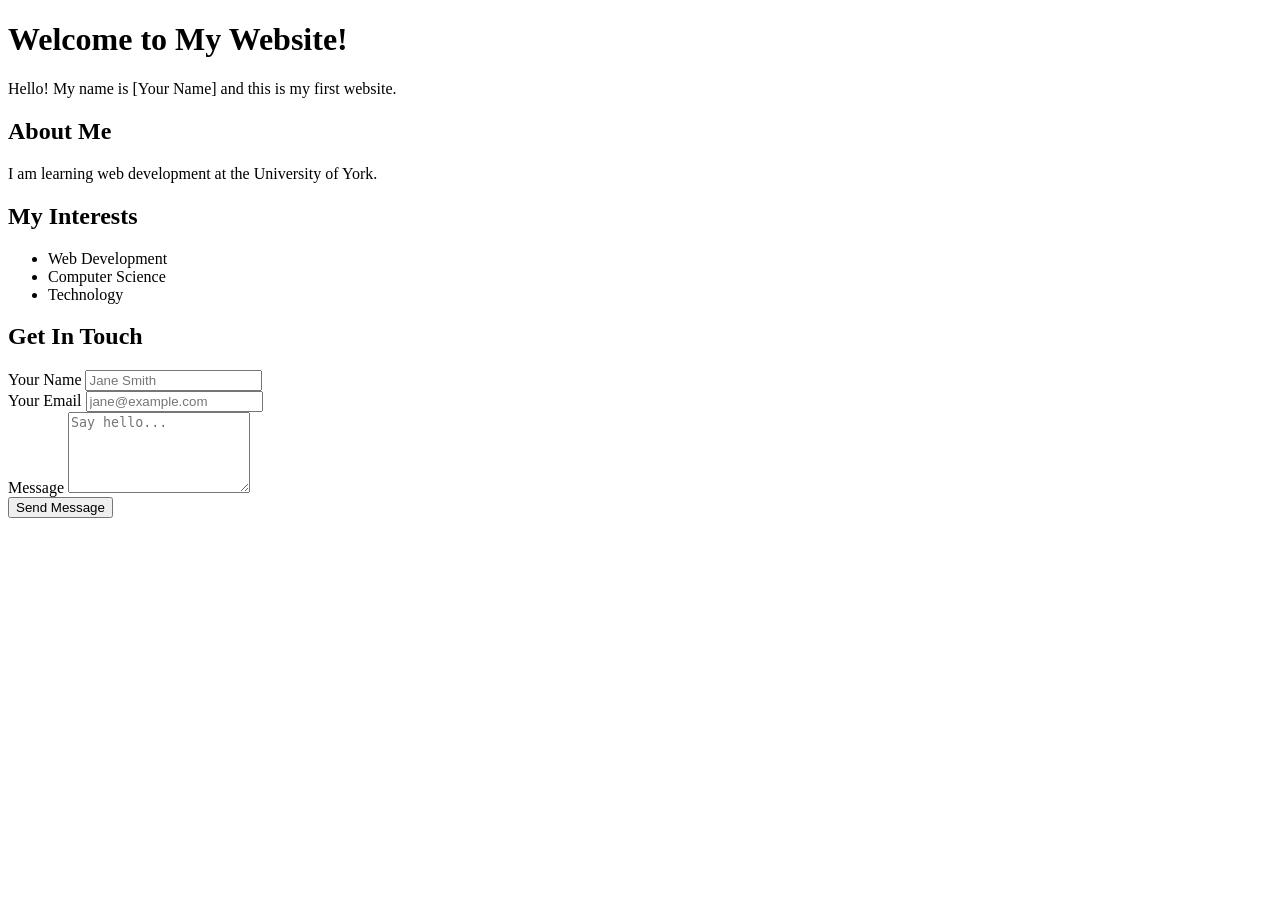
==== index.html @ 9dd73808 "Add initial HTML structure for personal website" ====
<!DOCTYPE html>
<html lang="en">
<head>
<meta charset="UTF-8">
<meta name="viewport" content="width=device-width, initial-scale=1.0">
<title>My First Website</title>
</head>
<body>
<h1>Welcome to My Website!</h1>
<p>Hello! My name is [Your Name] and this is my first website.</p>
<h2>About Me</h2>
<p>I am learning web development at the University of York.</p>
<h2>My Interests</h2>
<ul>
<li>Web Development</li>
<li>Computer Science</li>
<li>Technology</li>
</ul>

<!-- Contact Form — paste into your HTML where you want the form -->
<section id="contact">
<h2>Get In Touch</h2>
<form id="contact-form">
<div>
<label for="name">Your Name</label>
<input type="text" id="name" name="name" required
placeholder="Jane Smith" />
</div>
<div>
<label for="email">Your Email</label>
<input type="email" id="email" name="email" required
placeholder="jane@example.com" />
</div>
<div>
<label for="message">Message</label>
<textarea id="message" name="message" required
placeholder="Say hello..." rows="5"></textarea>
</div>
<button type="submit" id="submit-btn">Send Message</button>
<p id="form-status"></p>
</form>
</section>
</body>

<script>
// ── Supabase config ─────────────────────────────────────────────
// Replace these two values with YOUR project URL and anon key
const SUPABASE_URL = "https://keebqlpioucdyfisvrtm.supabase.co";
const SUPABASE_ANON = "sb_publishable_1OMQjJQpBuylD8WJ68T0ow_FKjvNKRh";
// ── Form submission handler ──────────────────────────────────────
document.getElementById("contact-form")
.addEventListener("submit", async function (event) {
// Prevent the default browser form submission (page reload)
event.preventDefault();
// Grab the form values
const name = document.getElementById("name").value.trim();
const email = document.getElementById("email").value.trim();
const message = document.getElementById("message").value.trim();
const btn = document.getElementById("submit-btn");
const status = document.getElementById("form-status");
// Disable the button while we send (prevents double-submit)
btn.disabled = true;
btn.textContent = "Sending...";
status.textContent = "";
try {
// Call the Supabase REST API to insert a row
const response = await fetch(
`${SUPABASE_URL}/rest/v1/contact_messages`,
{
method: "POST",
headers: {
"Content-Type": "application/json",
"apikey": SUPABASE_ANON,
"Authorization": `Bearer ${SUPABASE_ANON}`,
"Prefer": "return=minimal"
},
body: JSON.stringify({ name, email, message })
}
);
if (response.ok) {
// Success — show confirmation and reset the form
status.textContent = "✓ Message sent! I will be in touch soon.";
status.style.color = "#1A7A4A";
event.target.reset();
} else {
// Supabase returned an error — log it for debugging
const err = await response.json();
console.error("Supabase error:", err);
status.textContent = "Something went wrong. Please try again.";
status.style.color = "#DC2626";
}
} catch (networkError) {
// Network/connectivity problem
console.error("Network error:", networkError);
status.textContent = "Could not connect. Check your internet connection.";
status.style.color = "#DC2626";
} finally {
// Always re-enable the button
btn.disabled = false;
btn.textContent = "Send Message";
}
});
</script>
  </html>
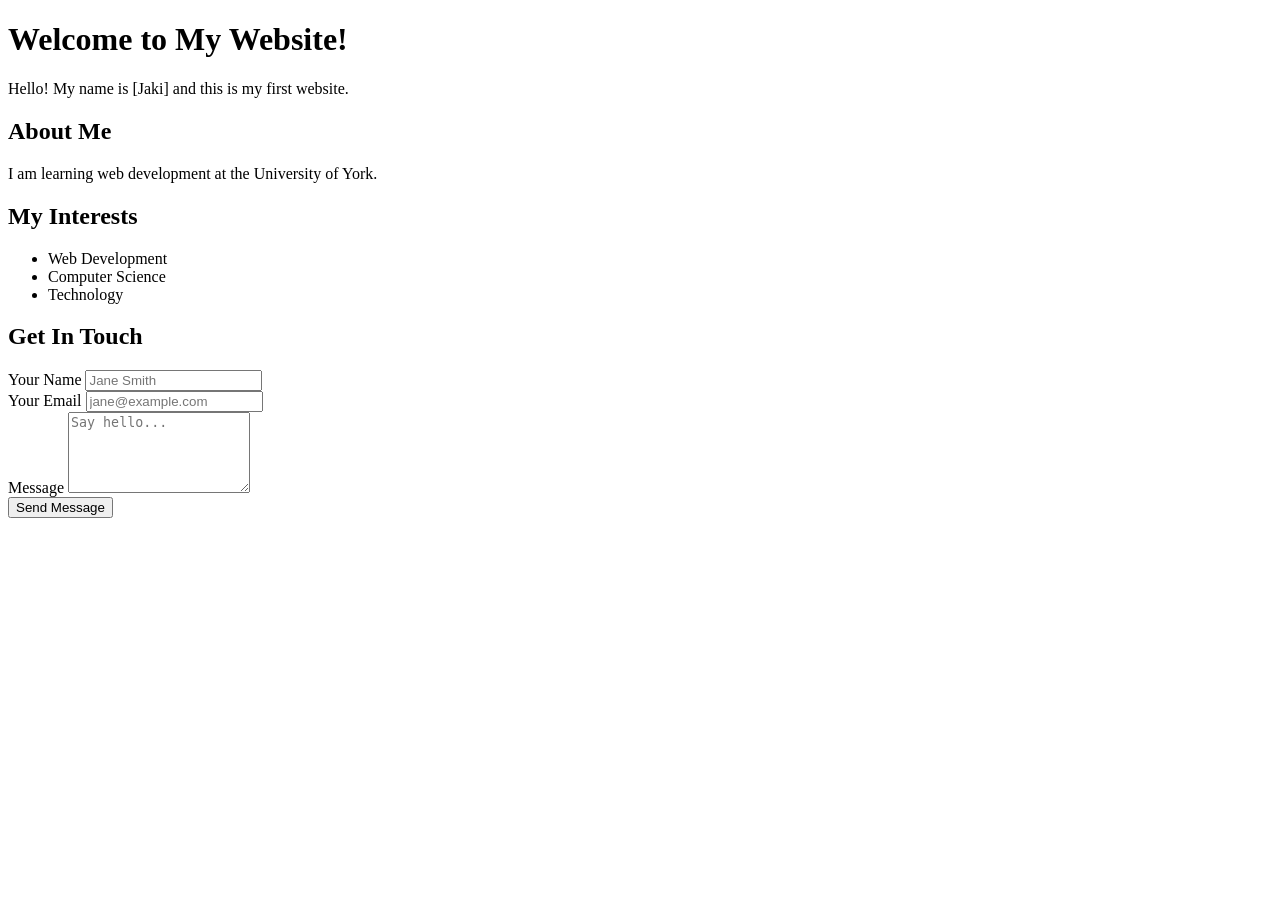
==== commit c4bafc82: "Update name in the introduction paragraph" ====
--- a/index.html
+++ b/index.html
@@ -7,7 +7,7 @@
 </head>
 <body>
 <h1>Welcome to My Website!</h1>
-<p>Hello! My name is [Your Name] and this is my first website.</p>
+<p>Hello! My name is [Jaki] and this is my first website.</p>
 <h2>About Me</h2>
 <p>I am learning web development at the University of York.</p>
 <h2>My Interests</h2>
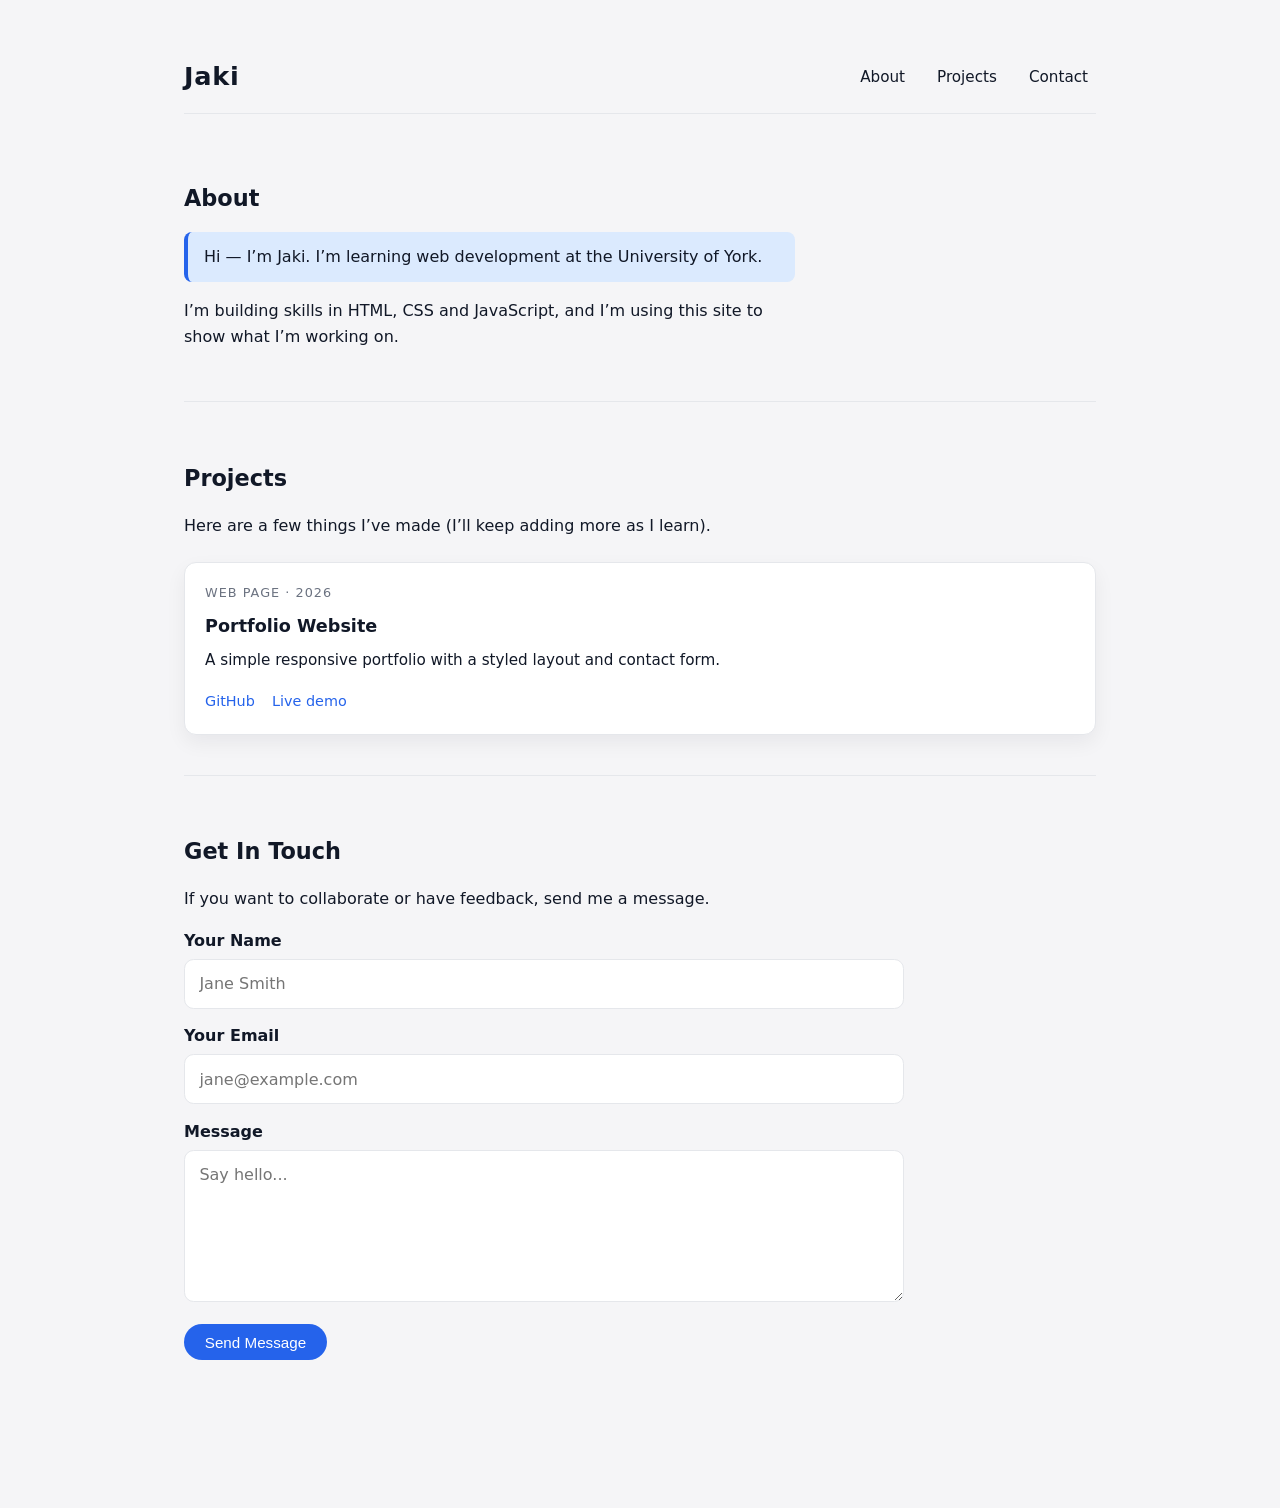
==== commit 6df9b6e1: "Add portfolio layout and styles Transform index.html into a simple portfolio: update the page title," ====
--- a/index.html
+++ b/index.html
@@ -3,44 +3,69 @@
 <head>
 <meta charset="UTF-8">
 <meta name="viewport" content="width=device-width, initial-scale=1.0">
-<title>My First Website</title>
+<title>Jaki — Portfolio</title>
+<link rel="stylesheet" href="style.css">
 </head>
 <body>
-<h1>Welcome to My Website!</h1>
-<p>Hello! My name is [Jaki] and this is my first website.</p>
-<h2>About Me</h2>
-<p>I am learning web development at the University of York.</p>
-<h2>My Interests</h2>
-<ul>
-<li>Web Development</li>
-<li>Computer Science</li>
-<li>Technology</li>
-</ul>
+<div class="page-wrap">
+  <header>
+    <div class="site-title">Jaki</div>
+    <nav>
+      <ul>
+        <li><a href="#about">About</a></li>
+        <li><a href="#projects">Projects</a></li>
+        <li><a href="#contact">Contact</a></li>
+      </ul>
+    </nav>
+  </header>
 
-<!-- Contact Form — paste into your HTML where you want the form -->
-<section id="contact">
-<h2>Get In Touch</h2>
-<form id="contact-form">
-<div>
-<label for="name">Your Name</label>
-<input type="text" id="name" name="name" required
-placeholder="Jane Smith" />
+  <main>
+    <section id="about">
+      <h2>About</h2>
+      <p class="highlight">Hi — I’m Jaki. I’m learning web development at the University of York.</p>
+      <p>I’m building skills in HTML, CSS and JavaScript, and I’m using this site to show what I’m working on.</p>
+    </section>
+
+    <section id="projects">
+      <h2>Projects</h2>
+      <p>Here are a few things I’ve made (I’ll keep adding more as I learn).</p>
+
+      <div class="projects-grid">
+        <article class="project-card">
+          <div class="project-meta">Web Page · 2026</div>
+          <h3>Portfolio Website</h3>
+          <p>A simple responsive portfolio with a styled layout and contact form.</p>
+          <div class="project-links">
+            <a href="#" aria-disabled="true">GitHub</a>
+            <a href="#" aria-disabled="true">Live demo</a>
+          </div>
+        </article>
+      </div>
+    </section>
+
+    <section id="contact">
+      <h2>Get In Touch</h2>
+      <p>If you want to collaborate or have feedback, send me a message.</p>
+
+      <form id="contact-form">
+        <div>
+          <label for="name">Your Name</label>
+          <input type="text" id="name" name="name" required placeholder="Jane Smith" />
+        </div>
+        <div>
+          <label for="email">Your Email</label>
+          <input type="email" id="email" name="email" required placeholder="jane@example.com" />
+        </div>
+        <div>
+          <label for="message">Message</label>
+          <textarea id="message" name="message" required placeholder="Say hello..." rows="5"></textarea>
+        </div>
+        <button class="button" type="submit" id="submit-btn">Send Message</button>
+        <p id="form-status" role="status" aria-live="polite"></p>
+      </form>
+    </section>
+  </main>
 </div>
-<div>
-<label for="email">Your Email</label>
-<input type="email" id="email" name="email" required
-placeholder="jane@example.com" />
-</div>
-<div>
-<label for="message">Message</label>
-<textarea id="message" name="message" required
-placeholder="Say hello..." rows="5"></textarea>
-</div>
-<button type="submit" id="submit-btn">Send Message</button>
-<p id="form-status"></p>
-</form>
-</section>
-</body>
 
 <script>
 // ── Supabase config ─────────────────────────────────────────────
@@ -101,4 +126,5 @@
 }
 });
 </script>
-  </html>
+</body>
+</html>
--- a/style.css
+++ b/style.css
@@ -0,0 +1,211 @@
+:root {
+  --bg: #f5f5f7; /* page background */
+  --text: #111827; /* main body text */
+  --accent: #2563eb; /* buttons, links, borders */
+  --accent-soft: #dbeafe; /* subtle panel background */
+  --font-base: system-ui, -apple-system, BlinkMacSystemFont, "Segoe UI", sans-serif;
+}
+
+* {
+  box-sizing: border-box;
+}
+
+body {
+  margin: 0;
+  padding: 0;
+  font-family: var(--font-base);
+  color: var(--text);
+  background: var(--bg);
+  line-height: 1.6;
+}
+
+.page-wrap {
+  max-width: 960px;
+  margin: 0 auto;
+  padding: 2rem 1.5rem 4rem;
+}
+
+header {
+  padding: 1.5rem 0 1rem;
+  display: flex;
+  justify-content: space-between;
+  align-items: center;
+  border-bottom: 1px solid #e5e7eb;
+  gap: 1rem;
+}
+
+.site-title {
+  font-size: 1.6rem;
+  font-weight: 700;
+  letter-spacing: 0.03em;
+}
+
+nav ul {
+  list-style: none;
+  display: flex;
+  gap: 1rem;
+  margin: 0;
+  padding: 0;
+}
+
+nav a {
+  text-decoration: none;
+  color: var(--text);
+  font-size: 0.95rem;
+  padding: 0.25rem 0.5rem;
+  border-radius: 999px;
+  transition: background 0.2s, color 0.2s;
+}
+
+nav a:hover,
+nav a:focus {
+  background: var(--accent-soft);
+  color: var(--accent);
+}
+
+main {
+  padding-top: 0.5rem;
+}
+
+section {
+  padding: 2.5rem 0;
+  border-bottom: 1px solid #e5e7eb;
+}
+
+section:last-of-type {
+  border-bottom: none;
+}
+
+section h2 {
+  font-size: 1.4rem;
+  margin-bottom: 0.75rem;
+}
+
+section p {
+  max-width: 60ch;
+  margin-bottom: 0.75rem;
+}
+
+.highlight {
+  background: var(--accent-soft);
+  border-left: 4px solid var(--accent);
+  padding: 0.75rem 1rem;
+  border-radius: 0.5rem;
+  margin-top: 1rem;
+}
+
+.projects-grid {
+  display: grid;
+  grid-template-columns: repeat(auto-fit, minmax(260px, 1fr));
+  gap: 1.5rem;
+  margin-top: 1.5rem;
+}
+
+.project-card {
+  background: #ffffff;
+  border-radius: 0.75rem;
+  padding: 1.25rem;
+  box-shadow: 0 8px 20px rgba(15, 23, 42, 0.06);
+  border: 1px solid #e5e7eb;
+  display: flex;
+  flex-direction: column;
+  gap: 0.5rem;
+}
+
+.project-card h3 {
+  margin: 0;
+  font-size: 1.1rem;
+}
+
+.project-card p {
+  margin: 0;
+  font-size: 0.95rem;
+}
+
+.project-meta {
+  font-size: 0.8rem;
+  text-transform: uppercase;
+  letter-spacing: 0.08em;
+  color: #6b7280;
+}
+
+.project-links {
+  margin-top: 0.5rem;
+}
+
+.project-links a {
+  font-size: 0.9rem;
+  color: var(--accent);
+  text-decoration: none;
+  margin-right: 0.75rem;
+}
+
+.project-links a:hover {
+  text-decoration: underline;
+}
+
+.button,
+button.button {
+  display: inline-flex;
+  align-items: center;
+  justify-content: center;
+  padding: 0.6rem 1.3rem;
+  border-radius: 999px;
+  background: var(--accent);
+  color: #ffffff;
+  font-size: 0.95rem;
+  font-weight: 500;
+  text-decoration: none;
+  border: none;
+  cursor: pointer;
+}
+
+.button:disabled,
+button.button:disabled {
+  opacity: 0.7;
+  cursor: not-allowed;
+}
+
+form {
+  margin-top: 1rem;
+  max-width: 720px;
+}
+
+form > div {
+  margin-bottom: 0.9rem;
+}
+
+label {
+  display: block;
+  font-weight: 600;
+  margin-bottom: 0.35rem;
+}
+
+input,
+textarea {
+  width: 100%;
+  padding: 0.7rem 0.9rem;
+  border: 1px solid #e5e7eb;
+  border-radius: 0.6rem;
+  font: inherit;
+  background: #ffffff;
+}
+
+input:focus,
+textarea:focus {
+  outline: none;
+  border-color: var(--accent);
+  box-shadow: 0 0 0 4px var(--accent-soft);
+}
+
+#form-status {
+  margin-top: 0.75rem;
+  min-height: 1.2em;
+}
+
+@media (max-width: 560px) {
+  header {
+    flex-direction: column;
+    align-items: flex-start;
+  }
+}
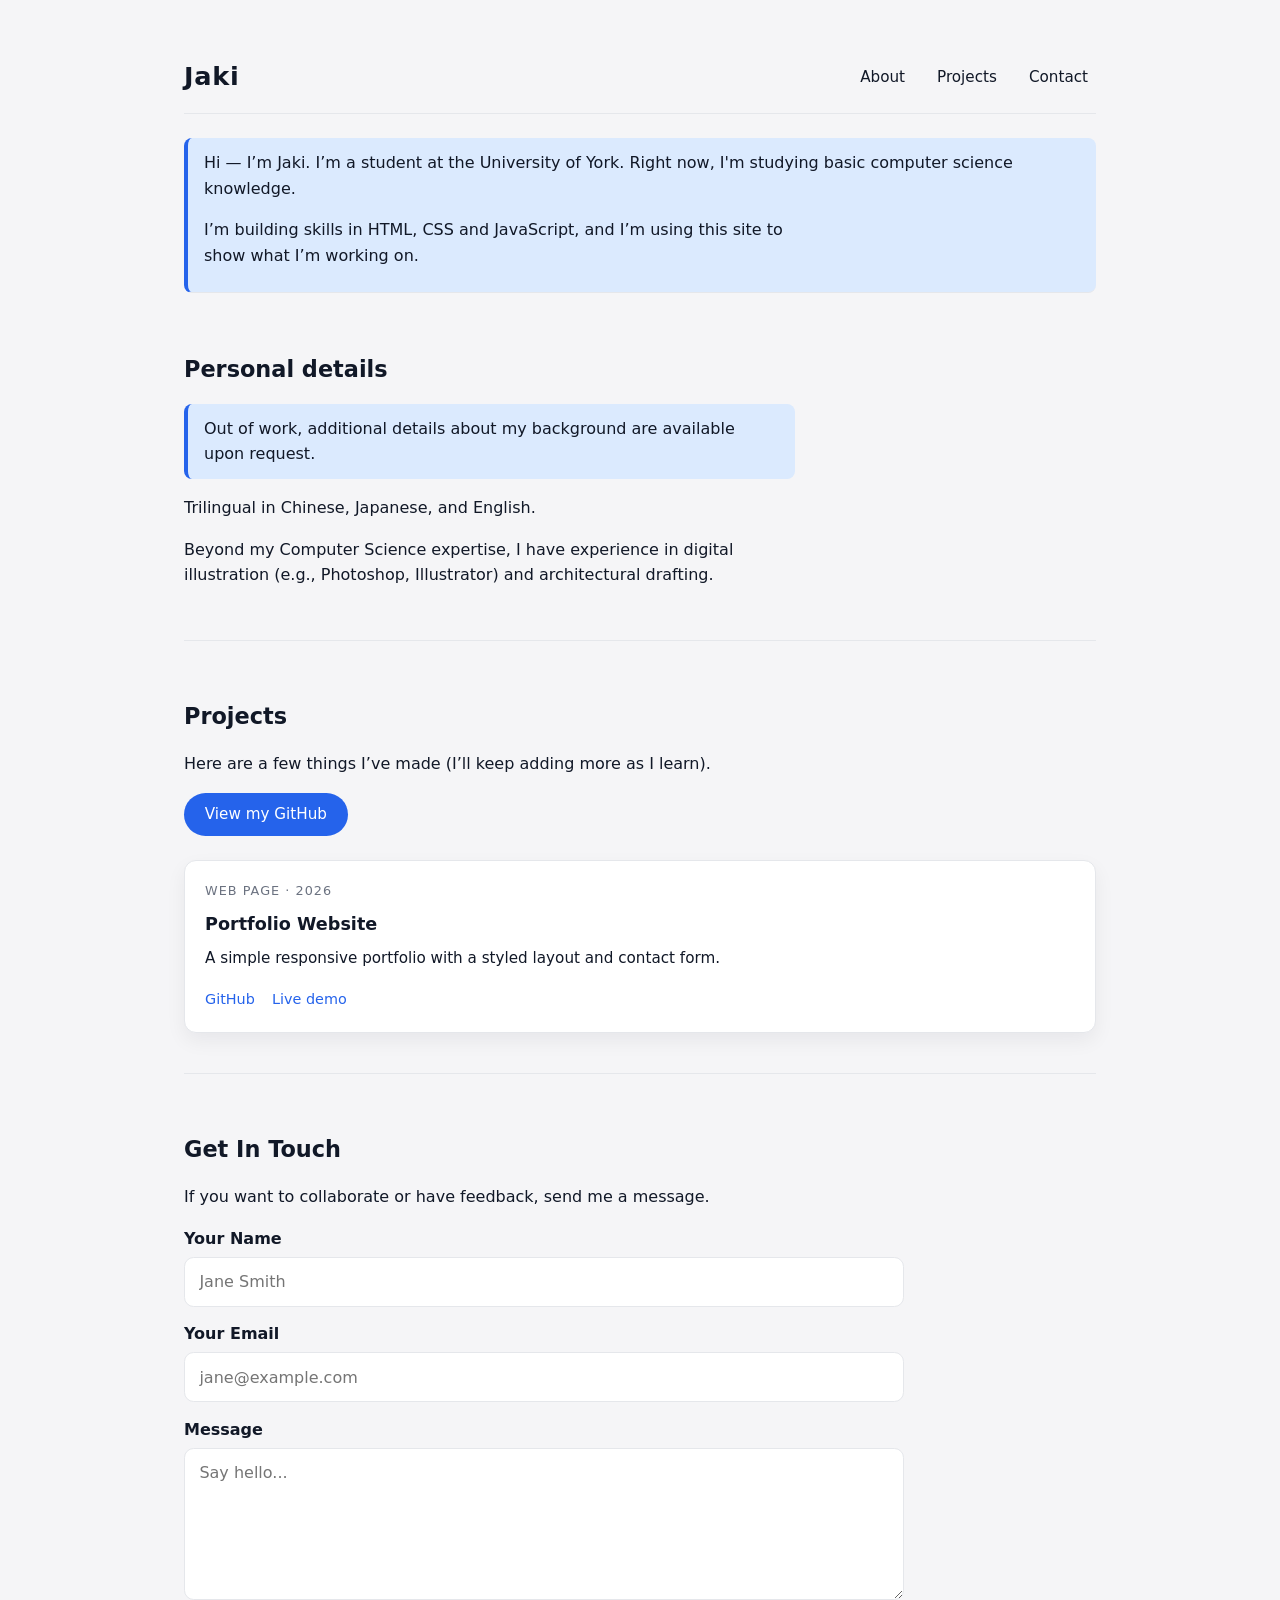
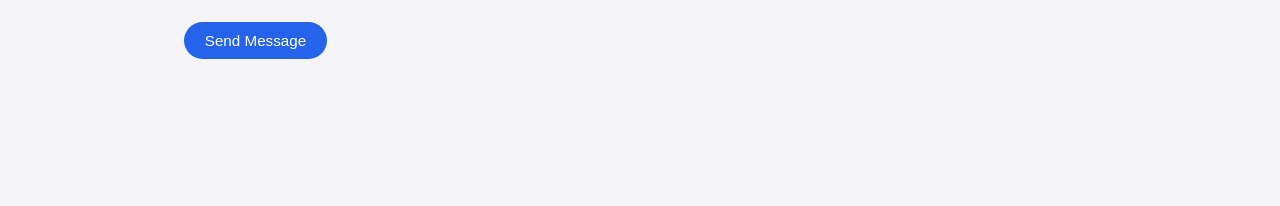
==== commit b693c779: "Update index.html" ====
--- a/index.html
+++ b/index.html
@@ -20,15 +20,27 @@
   </header>
 
   <main>
-    <section id="about">
-      <h2>About</h2>
-      <p class="highlight">Hi — I’m Jaki. I’m learning web development at the University of York.</p>
+    <section id="about>
+      <h2>About</h2>"
+      <p class="highlight">Hi — I’m Jaki. I’m a student at the University of York. Right now, I'm studying basic computer science knowledge.</p>
       <p>I’m building skills in HTML, CSS and JavaScript, and I’m using this site to show what I’m working on.</p>
+    </section>
+
+    <section id ="Presonal details">
+      <h2>Personal details</h2>
+      <p class="highlight">Out of work, additional details about my background are available upon request.</p>
+      <p>Trilingual in Chinese, Japanese, and English.</p>
+      <p>Beyond my Computer Science expertise, I have experience in digital illustration (e.g., Photoshop, Illustrator) and architectural drafting.</p>
     </section>
 
     <section id="projects">
       <h2>Projects</h2>
       <p>Here are a few things I’ve made (I’ll keep adding more as I learn).</p>
+      <p>
+        <a class="button" href="https://github.com/NomadJaki" target="_blank" rel="noopener noreferrer">
+          View my GitHub
+        </a>
+      </p>
 
       <div class="projects-grid">
         <article class="project-card">
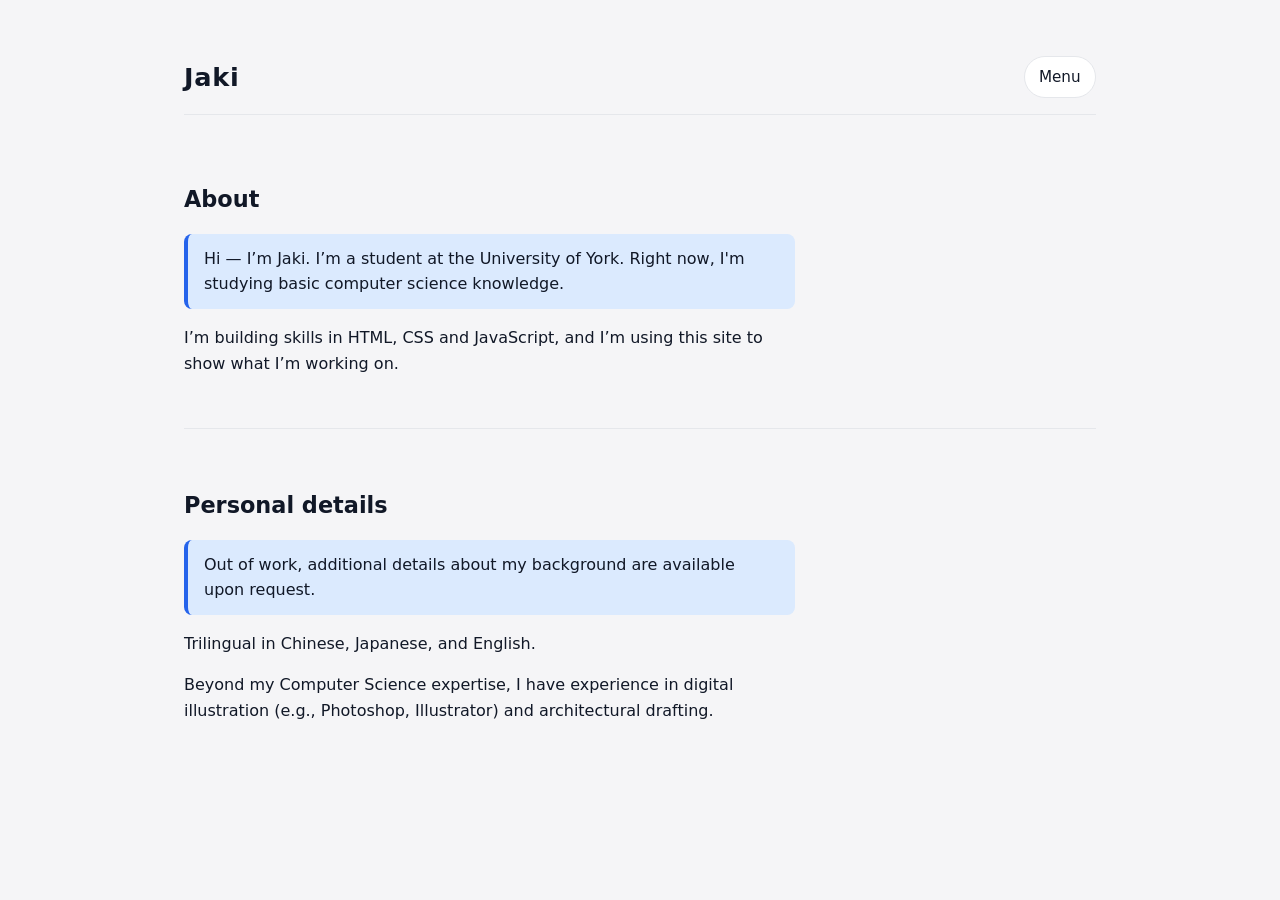
==== commit 782b494a: "Add contact & projects pages; refactor header Add standalone contact.html and projects.html (contact" ====
--- a/index.html
+++ b/index.html
@@ -10,133 +10,33 @@
 <div class="page-wrap">
   <header>
     <div class="site-title">Jaki</div>
-    <nav>
-      <ul>
-        <li><a href="#about">About</a></li>
-        <li><a href="#projects">Projects</a></li>
-        <li><a href="#contact">Contact</a></li>
-      </ul>
-    </nav>
+    <details class="menu">
+      <summary class="menu-button">Menu</summary>
+      <nav class="menu-panel" aria-label="Site">
+        <ul>
+          <li><a class="active" href="index.html">About</a></li>
+          <li><a href="projects.html">Projects</a></li>
+          <li><a href="contact.html">Contact</a></li>
+          <li><a href="https://github.com/NomadJaki" target="_blank" rel="noopener noreferrer">GitHub</a></li>
+        </ul>
+      </nav>
+    </details>
   </header>
 
   <main>
-    <section id="about>
-      <h2>About</h2>"
+    <section id="about">
+      <h2>About</h2>
       <p class="highlight">Hi — I’m Jaki. I’m a student at the University of York. Right now, I'm studying basic computer science knowledge.</p>
       <p>I’m building skills in HTML, CSS and JavaScript, and I’m using this site to show what I’m working on.</p>
     </section>
 
-    <section id ="Presonal details">
+    <section id="personal-details">
       <h2>Personal details</h2>
       <p class="highlight">Out of work, additional details about my background are available upon request.</p>
       <p>Trilingual in Chinese, Japanese, and English.</p>
       <p>Beyond my Computer Science expertise, I have experience in digital illustration (e.g., Photoshop, Illustrator) and architectural drafting.</p>
     </section>
-
-    <section id="projects">
-      <h2>Projects</h2>
-      <p>Here are a few things I’ve made (I’ll keep adding more as I learn).</p>
-      <p>
-        <a class="button" href="https://github.com/NomadJaki" target="_blank" rel="noopener noreferrer">
-          View my GitHub
-        </a>
-      </p>
-
-      <div class="projects-grid">
-        <article class="project-card">
-          <div class="project-meta">Web Page · 2026</div>
-          <h3>Portfolio Website</h3>
-          <p>A simple responsive portfolio with a styled layout and contact form.</p>
-          <div class="project-links">
-            <a href="#" aria-disabled="true">GitHub</a>
-            <a href="#" aria-disabled="true">Live demo</a>
-          </div>
-        </article>
-      </div>
-    </section>
-
-    <section id="contact">
-      <h2>Get In Touch</h2>
-      <p>If you want to collaborate or have feedback, send me a message.</p>
-
-      <form id="contact-form">
-        <div>
-          <label for="name">Your Name</label>
-          <input type="text" id="name" name="name" required placeholder="Jane Smith" />
-        </div>
-        <div>
-          <label for="email">Your Email</label>
-          <input type="email" id="email" name="email" required placeholder="jane@example.com" />
-        </div>
-        <div>
-          <label for="message">Message</label>
-          <textarea id="message" name="message" required placeholder="Say hello..." rows="5"></textarea>
-        </div>
-        <button class="button" type="submit" id="submit-btn">Send Message</button>
-        <p id="form-status" role="status" aria-live="polite"></p>
-      </form>
-    </section>
   </main>
 </div>
-
-<script>
-// ── Supabase config ─────────────────────────────────────────────
-// Replace these two values with YOUR project URL and anon key
-const SUPABASE_URL = "https://keebqlpioucdyfisvrtm.supabase.co";
-const SUPABASE_ANON = "sb_publishable_1OMQjJQpBuylD8WJ68T0ow_FKjvNKRh";
-// ── Form submission handler ──────────────────────────────────────
-document.getElementById("contact-form")
-.addEventListener("submit", async function (event) {
-// Prevent the default browser form submission (page reload)
-event.preventDefault();
-// Grab the form values
-const name = document.getElementById("name").value.trim();
-const email = document.getElementById("email").value.trim();
-const message = document.getElementById("message").value.trim();
-const btn = document.getElementById("submit-btn");
-const status = document.getElementById("form-status");
-// Disable the button while we send (prevents double-submit)
-btn.disabled = true;
-btn.textContent = "Sending...";
-status.textContent = "";
-try {
-// Call the Supabase REST API to insert a row
-const response = await fetch(
-`${SUPABASE_URL}/rest/v1/contact_messages`,
-{
-method: "POST",
-headers: {
-"Content-Type": "application/json",
-"apikey": SUPABASE_ANON,
-"Authorization": `Bearer ${SUPABASE_ANON}`,
-"Prefer": "return=minimal"
-},
-body: JSON.stringify({ name, email, message })
-}
-);
-if (response.ok) {
-// Success — show confirmation and reset the form
-status.textContent = "✓ Message sent! I will be in touch soon.";
-status.style.color = "#1A7A4A";
-event.target.reset();
-} else {
-// Supabase returned an error — log it for debugging
-const err = await response.json();
-console.error("Supabase error:", err);
-status.textContent = "Something went wrong. Please try again.";
-status.style.color = "#DC2626";
-}
-} catch (networkError) {
-// Network/connectivity problem
-console.error("Network error:", networkError);
-status.textContent = "Could not connect. Check your internet connection.";
-status.style.color = "#DC2626";
-} finally {
-// Always re-enable the button
-btn.disabled = false;
-btn.textContent = "Send Message";
-}
-});
-</script>
 </body>
 </html>
--- a/style.css
+++ b/style.css
@@ -40,27 +40,75 @@
   letter-spacing: 0.03em;
 }
 
-nav ul {
+.menu {
+  position: relative;
+}
+
+.menu-button {
   list-style: none;
+  user-select: none;
+  display: inline-flex;
+  align-items: center;
+  justify-content: center;
+  padding: 0.5rem 0.9rem;
+  border-radius: 999px;
+  background: #ffffff;
+  border: 1px solid #e5e7eb;
+  cursor: pointer;
+  font-size: 0.95rem;
+}
+
+.menu-button::-webkit-details-marker {
+  display: none;
+}
+
+.menu[open] .menu-button {
+  border-color: var(--accent);
+  box-shadow: 0 0 0 4px var(--accent-soft);
+}
+
+.menu-panel {
+  position: absolute;
+  right: 0;
+  top: calc(100% + 0.6rem);
+  min-width: 220px;
+  background: #ffffff;
+  border: 1px solid #e5e7eb;
+  border-radius: 0.75rem;
+  padding: 0.5rem;
+  box-shadow: 0 18px 40px rgba(15, 23, 42, 0.12);
+  z-index: 10;
+}
+
+.menu-panel ul {
+  list-style: none;
+  margin: 0;
+  padding: 0;
   display: flex;
-  gap: 1rem;
-  margin: 0;
-  padding: 0;
-}
-
-nav a {
+  flex-direction: column;
+  gap: 0.25rem;
+}
+
+.menu-panel a {
+  display: block;
   text-decoration: none;
   color: var(--text);
   font-size: 0.95rem;
-  padding: 0.25rem 0.5rem;
-  border-radius: 999px;
+  padding: 0.55rem 0.7rem;
+  border-radius: 0.6rem;
   transition: background 0.2s, color 0.2s;
 }
 
-nav a:hover,
-nav a:focus {
+.menu-panel a:hover,
+.menu-panel a:focus {
   background: var(--accent-soft);
   color: var(--accent);
+}
+
+.menu-panel a.active {
+  background: var(--accent-soft);
+  color: var(--accent);
+  font-weight: 600;
 }
 
 main {
@@ -205,7 +253,6 @@
 
 @media (max-width: 560px) {
   header {
-    flex-direction: column;
-    align-items: flex-start;
+    align-items: center;
   }
 }
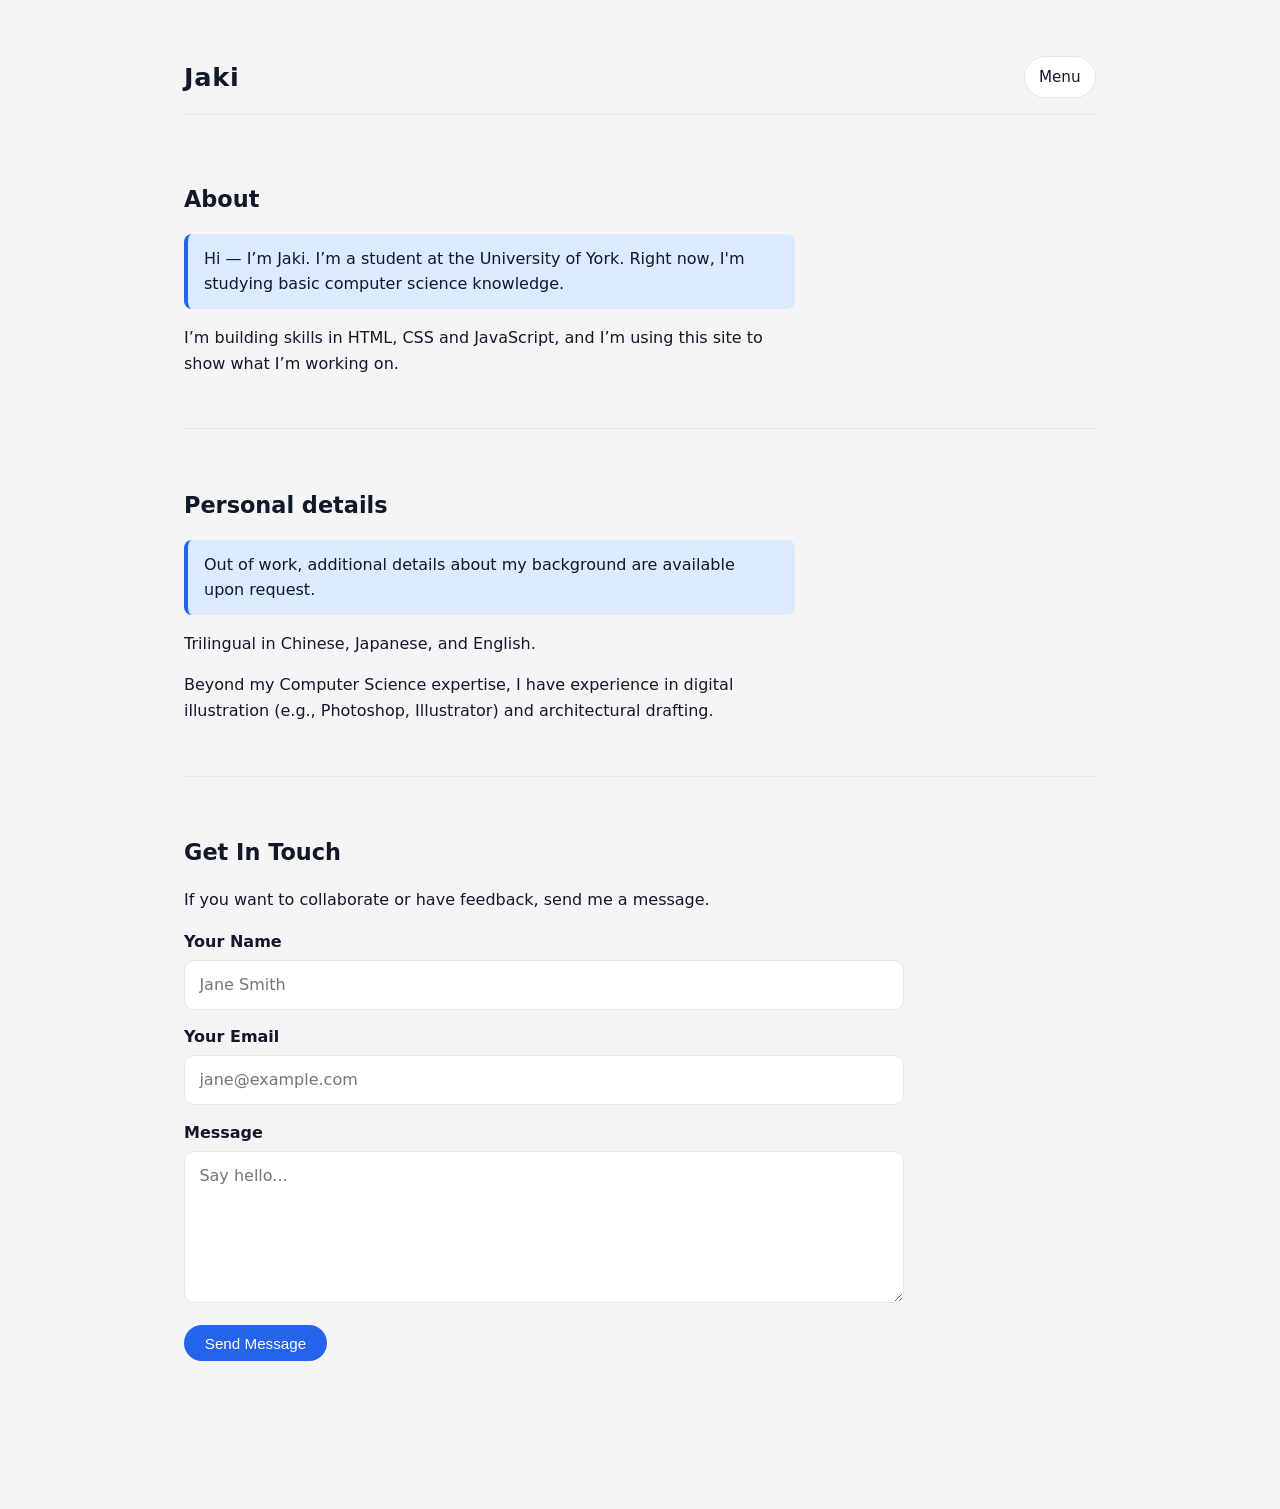
==== commit 4cfc4173: "Add contact form and remove duplicate nav links Embed a contact section and client-side submission i" ====
--- a/index.html
+++ b/index.html
@@ -16,7 +16,6 @@
         <ul>
           <li><a class="active" href="index.html">About</a></li>
           <li><a href="projects.html">Projects</a></li>
-          <li><a href="contact.html">Contact</a></li>
           <li><a href="https://github.com/NomadJaki" target="_blank" rel="noopener noreferrer">GitHub</a></li>
         </ul>
       </nav>
@@ -36,7 +35,82 @@
       <p>Trilingual in Chinese, Japanese, and English.</p>
       <p>Beyond my Computer Science expertise, I have experience in digital illustration (e.g., Photoshop, Illustrator) and architectural drafting.</p>
     </section>
+
+    <section id="contact">
+      <h2>Get In Touch</h2>
+      <p>If you want to collaborate or have feedback, send me a message.</p>
+
+      <form id="contact-form">
+        <div>
+          <label for="name">Your Name</label>
+          <input type="text" id="name" name="name" required placeholder="Jane Smith" />
+        </div>
+        <div>
+          <label for="email">Your Email</label>
+          <input type="email" id="email" name="email" required placeholder="jane@example.com" />
+        </div>
+        <div>
+          <label for="message">Message</label>
+          <textarea id="message" name="message" required placeholder="Say hello..." rows="5"></textarea>
+        </div>
+        <button class="button" type="submit" id="submit-btn">Send Message</button>
+        <p id="form-status" role="status" aria-live="polite"></p>
+      </form>
+    </section>
   </main>
 </div>
+
+<script>
+  // ── Supabase config ─────────────────────────────────────────────
+  // Replace these two values with YOUR project URL and anon key
+  const SUPABASE_URL = "https://keebqlpioucdyfisvrtm.supabase.co";
+  const SUPABASE_ANON = "sb_publishable_1OMQjJQpBuylD8WJ68T0ow_FKjvNKRh";
+
+  // ── Form submission handler ──────────────────────────────────────
+  document.getElementById("contact-form").addEventListener("submit", async function (event) {
+    event.preventDefault();
+
+    const name = document.getElementById("name").value.trim();
+    const email = document.getElementById("email").value.trim();
+    const message = document.getElementById("message").value.trim();
+    const btn = document.getElementById("submit-btn");
+    const status = document.getElementById("form-status");
+
+    btn.disabled = true;
+    btn.textContent = "Sending...";
+    status.textContent = "";
+
+    try {
+      const response = await fetch(`${SUPABASE_URL}/rest/v1/contact_messages`, {
+        method: "POST",
+        headers: {
+          "Content-Type": "application/json",
+          apikey: SUPABASE_ANON,
+          Authorization: `Bearer ${SUPABASE_ANON}`,
+          Prefer: "return=minimal",
+        },
+        body: JSON.stringify({ name, email, message }),
+      });
+
+      if (response.ok) {
+        status.textContent = "✓ Message sent! I will be in touch soon.";
+        status.style.color = "#1A7A4A";
+        event.target.reset();
+      } else {
+        const err = await response.json();
+        console.error("Supabase error:", err);
+        status.textContent = "Something went wrong. Please try again.";
+        status.style.color = "#DC2626";
+      }
+    } catch (networkError) {
+      console.error("Network error:", networkError);
+      status.textContent = "Could not connect. Check your internet connection.";
+      status.style.color = "#DC2626";
+    } finally {
+      btn.disabled = false;
+      btn.textContent = "Send Message";
+    }
+  });
+</script>
 </body>
 </html>
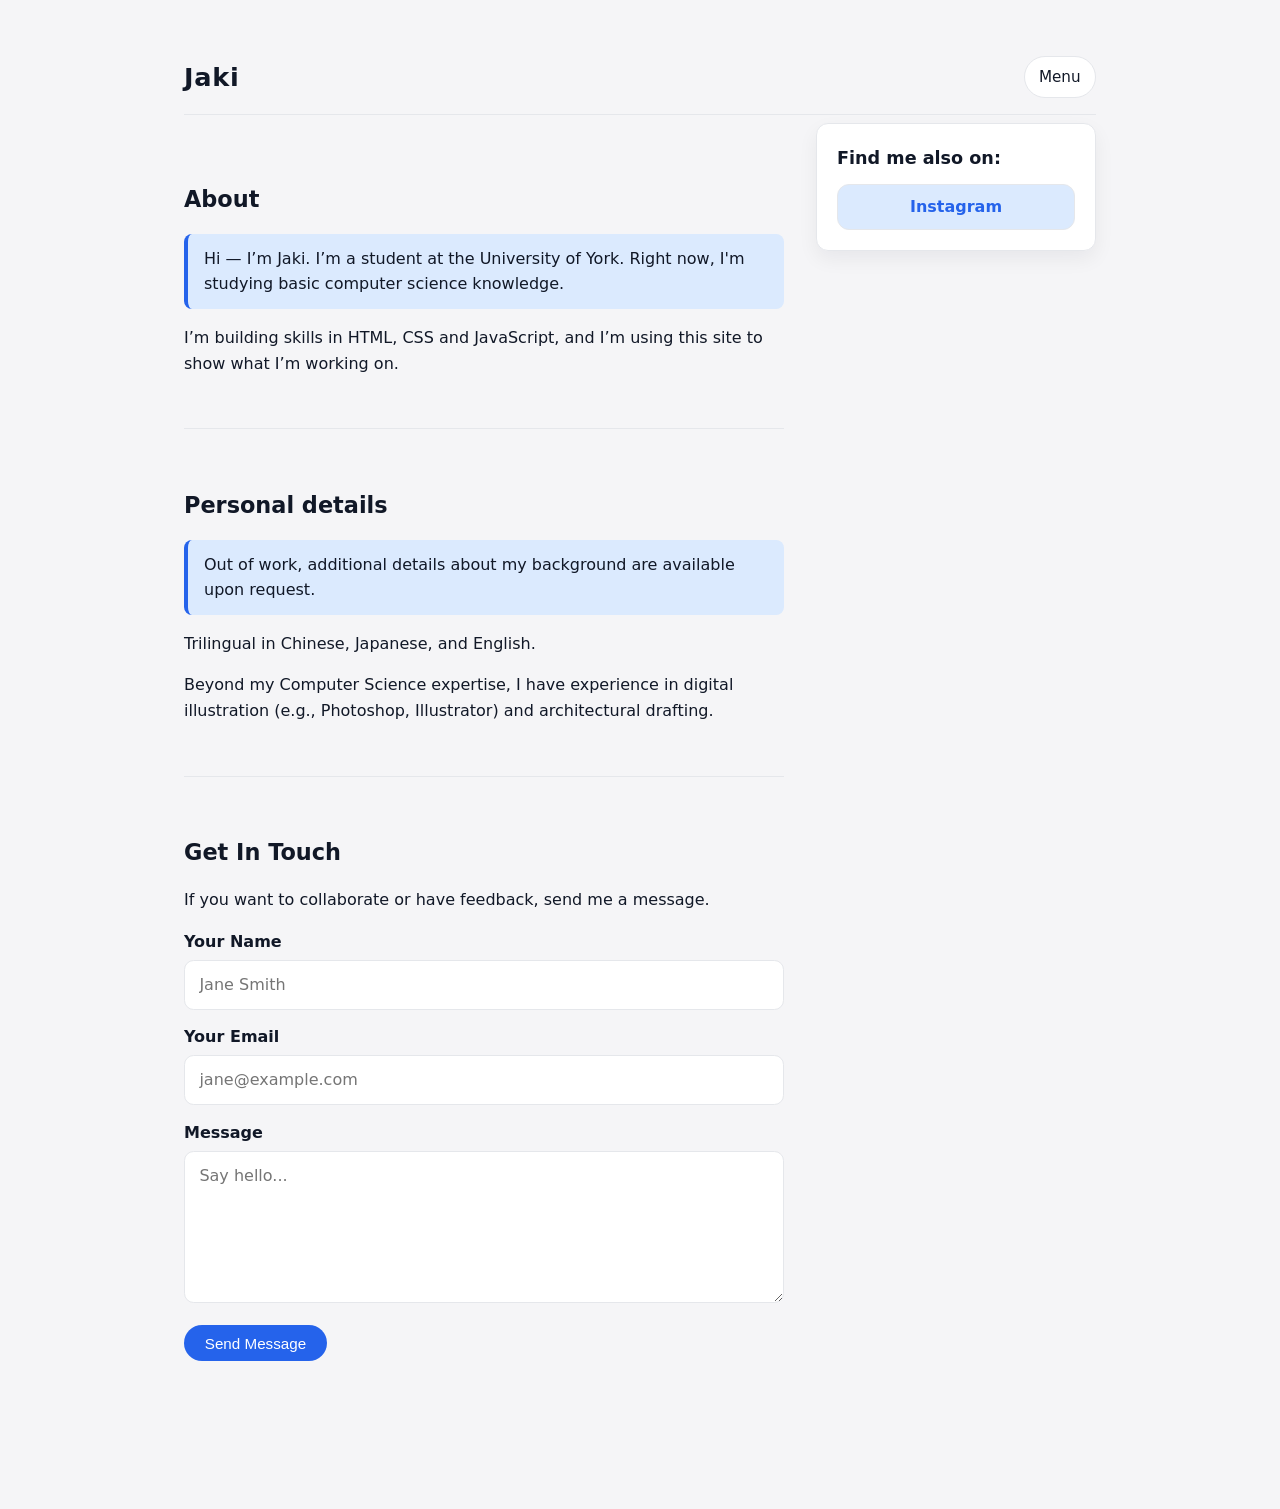
==== commit b12a9e9a: "Add social sidebar and home grid layout Restructure the home content into a two-column .home-layout " ====
--- a/index.html
+++ b/index.html
@@ -22,42 +22,57 @@
     </details>
   </header>
 
-  <main>
-    <section id="about">
-      <h2>About</h2>
-      <p class="highlight">Hi — I’m Jaki. I’m a student at the University of York. Right now, I'm studying basic computer science knowledge.</p>
-      <p>I’m building skills in HTML, CSS and JavaScript, and I’m using this site to show what I’m working on.</p>
-    </section>
+  <div class="home-layout">
+    <main>
+      <section id="about">
+        <h2>About</h2>
+        <p class="highlight">Hi — I’m Jaki. I’m a student at the University of York. Right now, I'm studying basic computer science knowledge.</p>
+        <p>I’m building skills in HTML, CSS and JavaScript, and I’m using this site to show what I’m working on.</p>
+      </section>
 
-    <section id="personal-details">
-      <h2>Personal details</h2>
-      <p class="highlight">Out of work, additional details about my background are available upon request.</p>
-      <p>Trilingual in Chinese, Japanese, and English.</p>
-      <p>Beyond my Computer Science expertise, I have experience in digital illustration (e.g., Photoshop, Illustrator) and architectural drafting.</p>
-    </section>
+      <section id="personal-details">
+        <h2>Personal details</h2>
+        <p class="highlight">Out of work, additional details about my background are available upon request.</p>
+        <p>Trilingual in Chinese, Japanese, and English.</p>
+        <p>Beyond my Computer Science expertise, I have experience in digital illustration (e.g., Photoshop, Illustrator) and architectural drafting.</p>
+      </section>
 
-    <section id="contact">
-      <h2>Get In Touch</h2>
-      <p>If you want to collaborate or have feedback, send me a message.</p>
+      <section id="contact">
+        <h2>Get In Touch</h2>
+        <p>If you want to collaborate or have feedback, send me a message.</p>
 
-      <form id="contact-form">
-        <div>
-          <label for="name">Your Name</label>
-          <input type="text" id="name" name="name" required placeholder="Jane Smith" />
-        </div>
-        <div>
-          <label for="email">Your Email</label>
-          <input type="email" id="email" name="email" required placeholder="jane@example.com" />
-        </div>
-        <div>
-          <label for="message">Message</label>
-          <textarea id="message" name="message" required placeholder="Say hello..." rows="5"></textarea>
-        </div>
-        <button class="button" type="submit" id="submit-btn">Send Message</button>
-        <p id="form-status" role="status" aria-live="polite"></p>
-      </form>
-    </section>
-  </main>
+        <form id="contact-form">
+          <div>
+            <label for="name">Your Name</label>
+            <input type="text" id="name" name="name" required placeholder="Jane Smith" />
+          </div>
+          <div>
+            <label for="email">Your Email</label>
+            <input type="email" id="email" name="email" required placeholder="jane@example.com" />
+          </div>
+          <div>
+            <label for="message">Message</label>
+            <textarea id="message" name="message" required placeholder="Say hello..." rows="5"></textarea>
+          </div>
+          <button class="button" type="submit" id="submit-btn">Send Message</button>
+          <p id="form-status" role="status" aria-live="polite"></p>
+        </form>
+      </section>
+    </main>
+
+    <aside class="sidebar" aria-label="Social links">
+      <div class="sidebar-card">
+        <h2>Find me also on:</h2>
+        <ul class="social-list">
+          <li>
+            <a class="social-link" href="https://www.instagram.com/jaki_s05_/" target="_blank" rel="noopener noreferrer">
+              Instagram
+            </a>
+          </li>
+        </ul>
+      </div>
+    </aside>
+  </div>
 </div>
 
 <script>
--- a/style.css
+++ b/style.css
@@ -113,6 +113,59 @@
 
 main {
   padding-top: 0.5rem;
+}
+
+.home-layout {
+  display: grid;
+  grid-template-columns: minmax(0, 1fr) 280px;
+  gap: 2rem;
+  align-items: start;
+}
+
+.sidebar {
+  padding-top: 0.5rem;
+}
+
+.sidebar-card {
+  background: #ffffff;
+  border: 1px solid #e5e7eb;
+  border-radius: 0.75rem;
+  padding: 1.25rem;
+  box-shadow: 0 8px 20px rgba(15, 23, 42, 0.06);
+  position: sticky;
+  top: 1.25rem;
+}
+
+.sidebar-card h2 {
+  font-size: 1.1rem;
+  margin: 0 0 0.75rem;
+}
+
+.social-list {
+  list-style: none;
+  margin: 0;
+  padding: 0;
+  display: grid;
+  gap: 0.5rem;
+}
+
+.social-link {
+  display: inline-flex;
+  align-items: center;
+  justify-content: center;
+  width: 100%;
+  padding: 0.55rem 0.8rem;
+  border-radius: 0.75rem;
+  border: 1px solid #e5e7eb;
+  background: var(--accent-soft);
+  color: var(--accent);
+  text-decoration: none;
+  font-weight: 600;
+}
+
+.social-link:hover,
+.social-link:focus {
+  background: #ffffff;
 }
 
 section {
@@ -256,3 +309,13 @@
     align-items: center;
   }
 }
+
+@media (max-width: 920px) {
+  .home-layout {
+    grid-template-columns: 1fr;
+  }
+
+  .sidebar-card {
+    position: static;
+  }
+}
